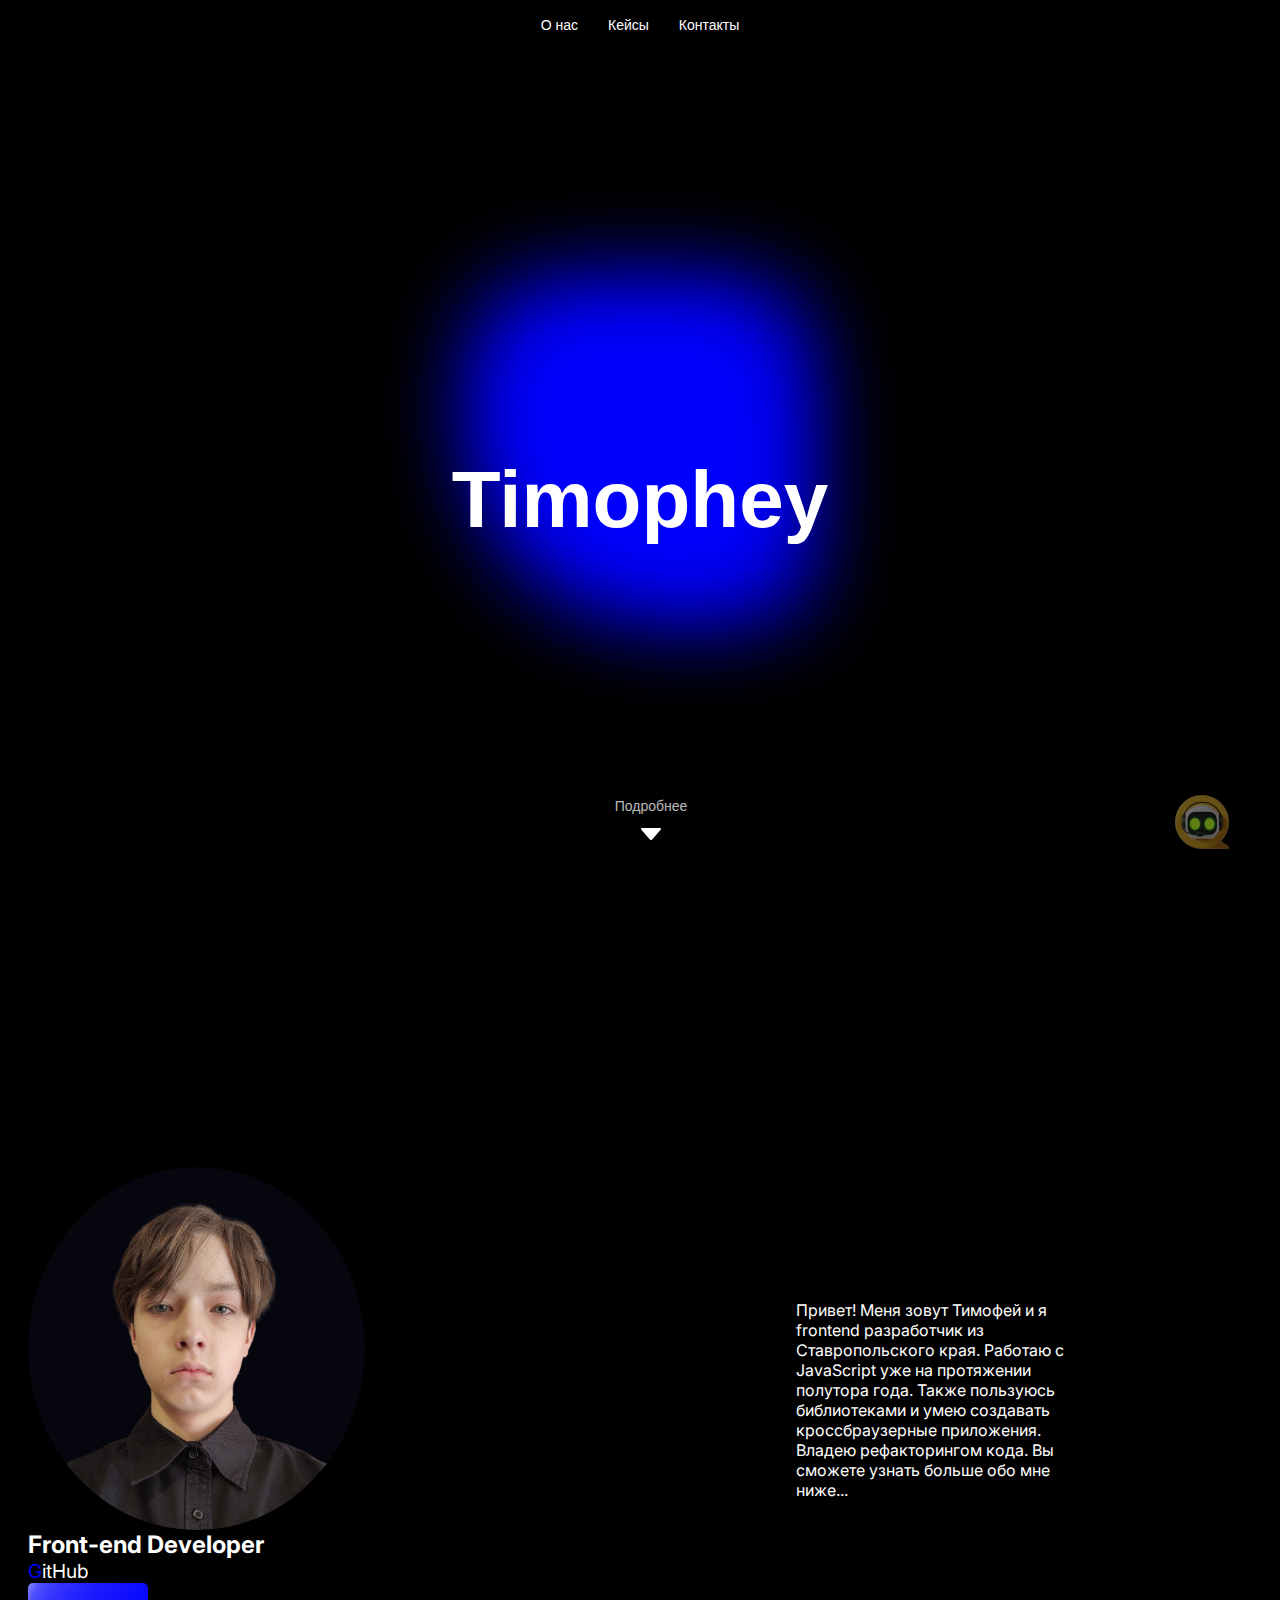
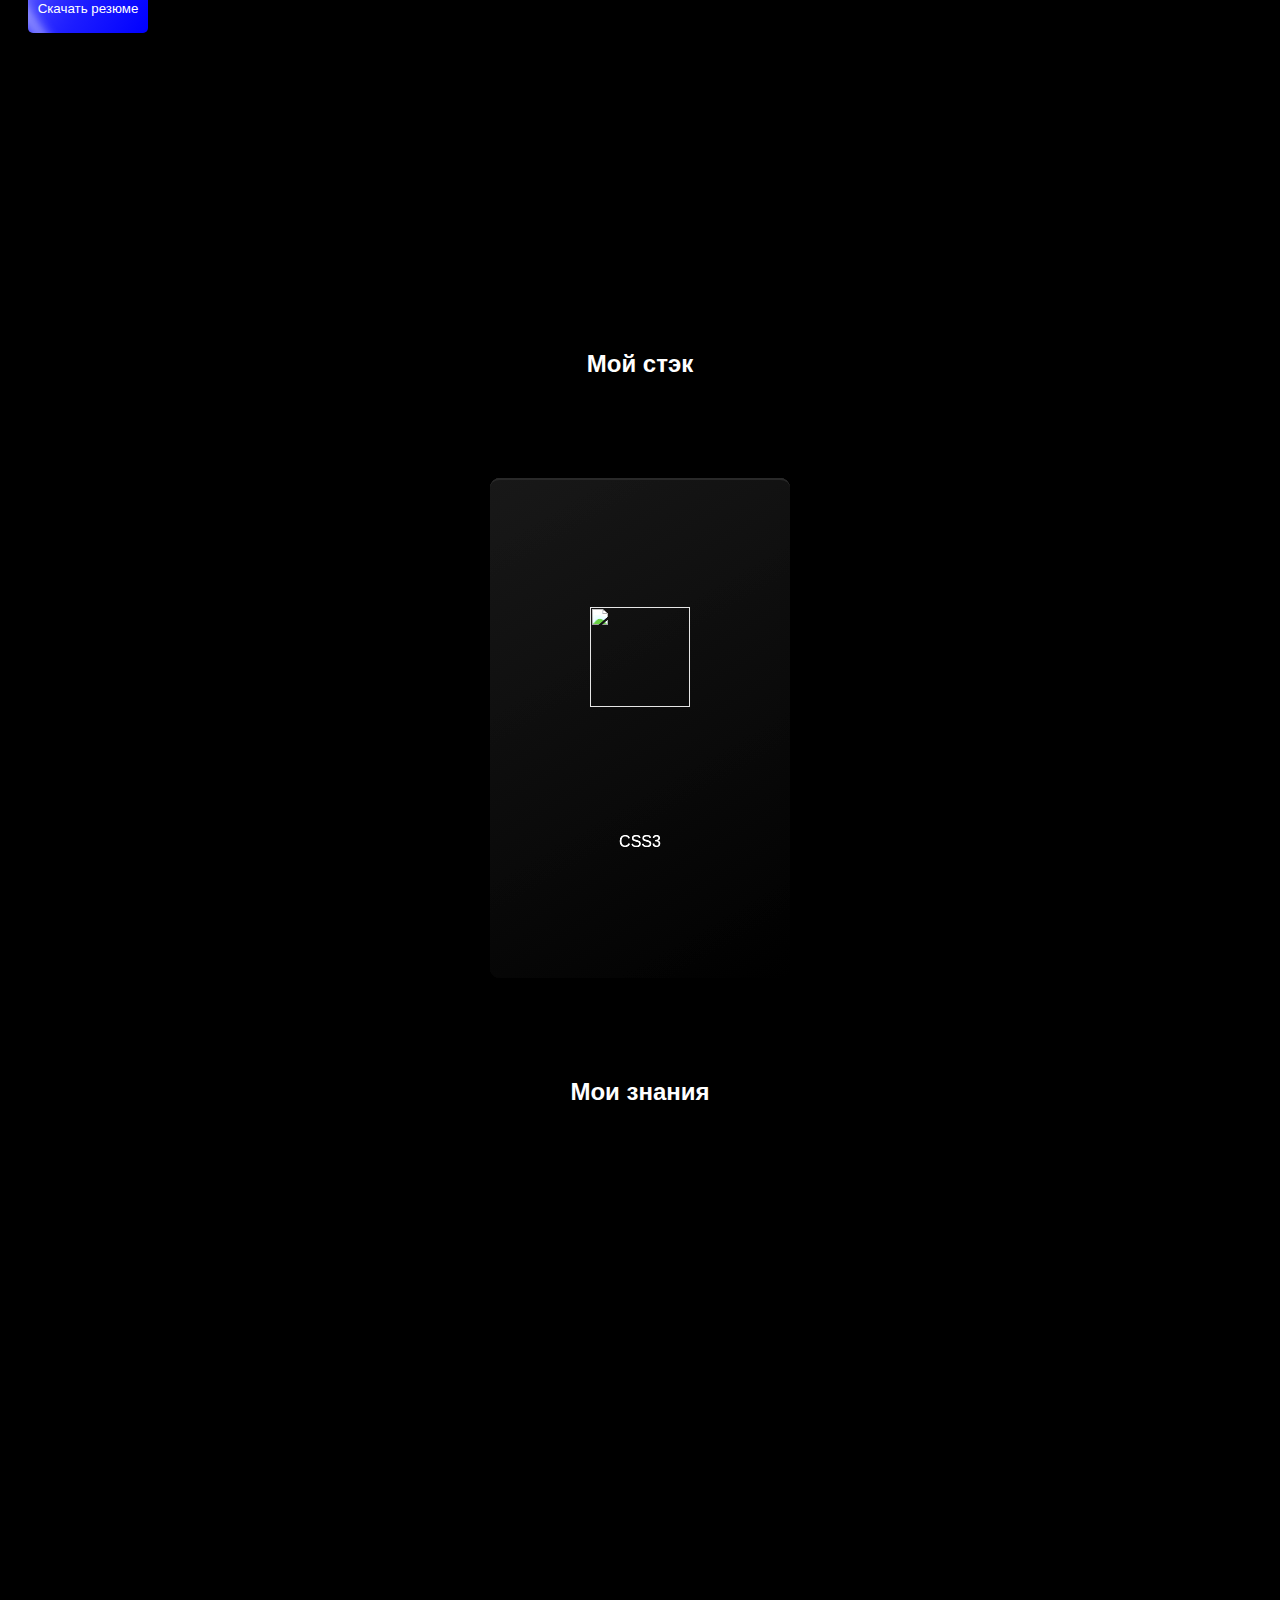
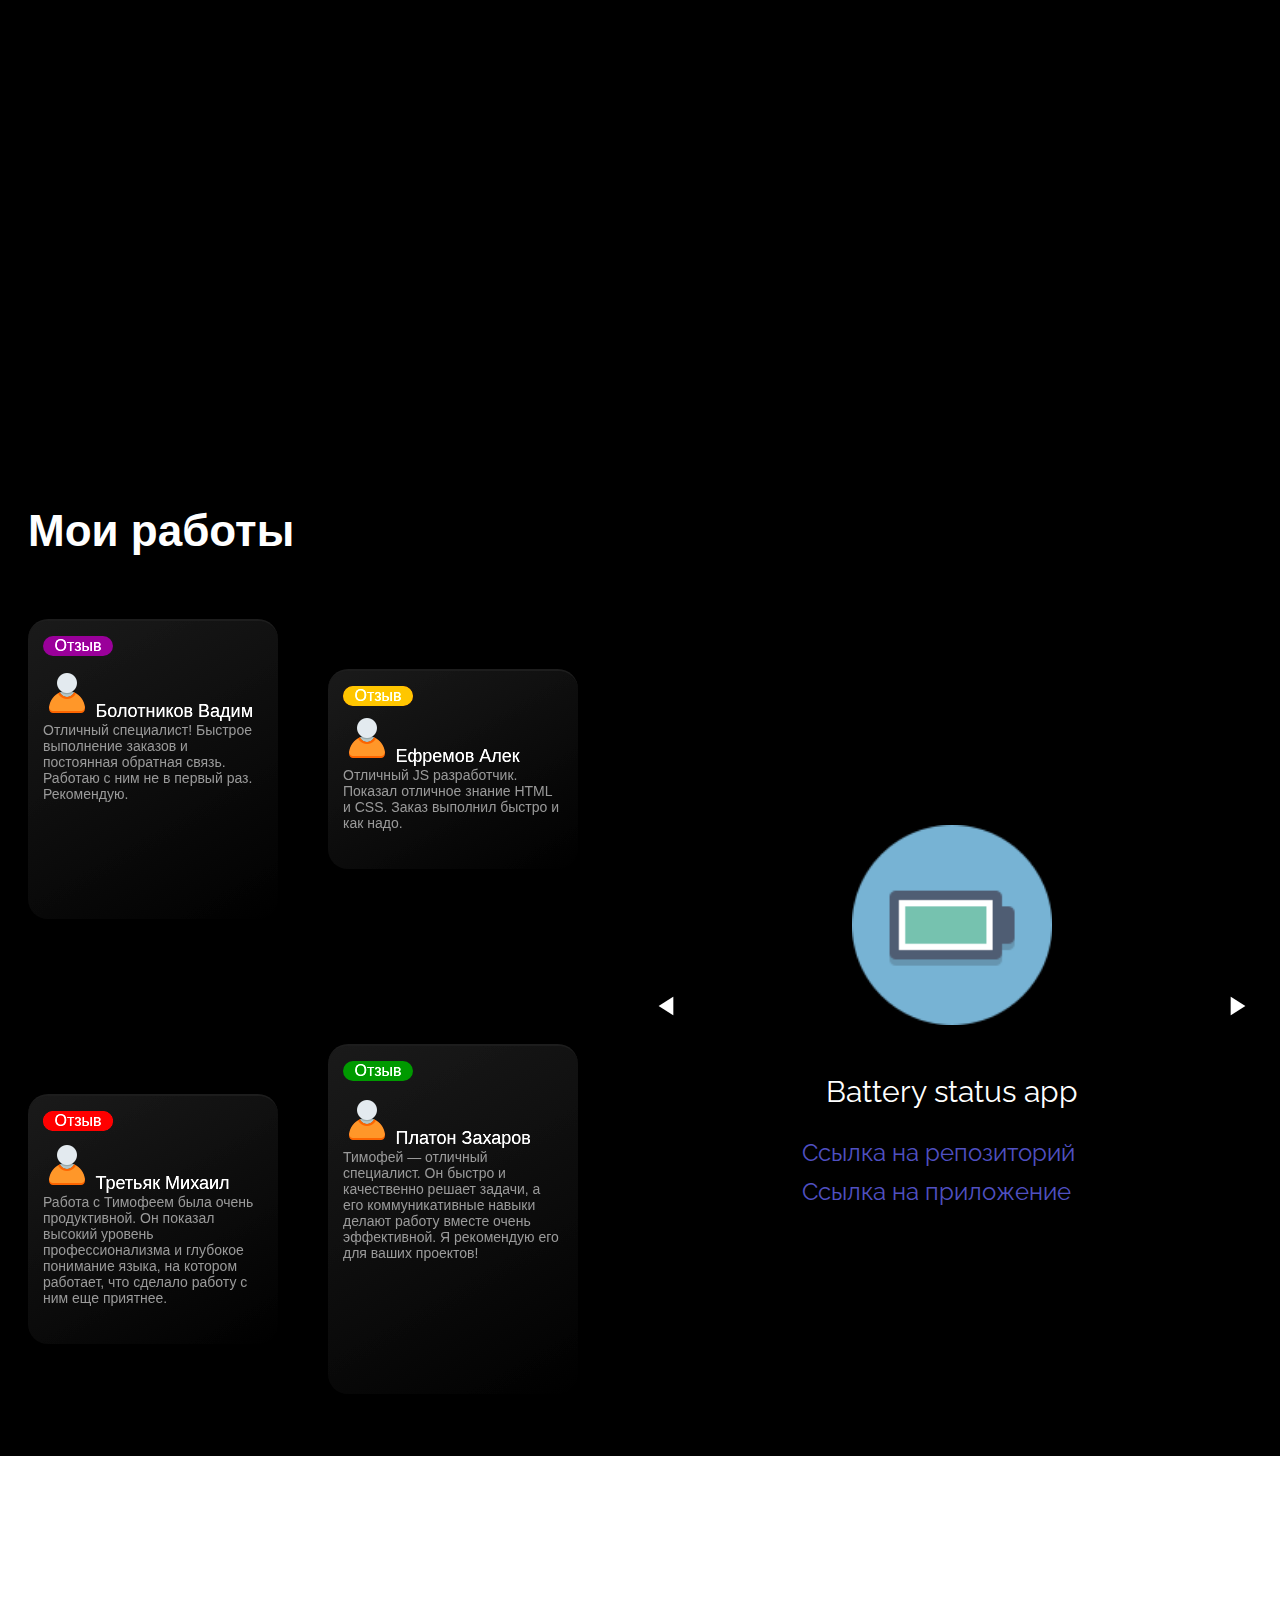
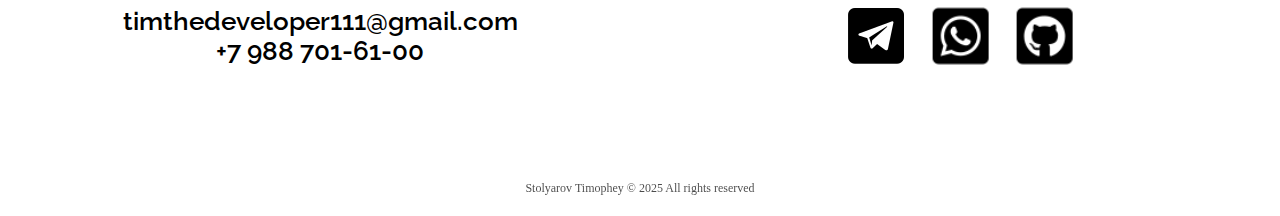
==== index.html @ 11bb0aff "fc" ====
<head>
    <meta charset="UTF-8">
    <meta name="viewport" content="width=device-width, initial-scale=1.0">
    <!--Настравиаем SEO-->
    <meta name="author"      content="dvlopr111"> 
    <meta name="description" content=" Описание вашего приложения">
    <meta name="robots"      content="index , follow">
    <meta name="keywords"    content=""  >
    <title>Timophey | Software Developer</title>
    <link rel="stylesheet" href="./style/global.css">
    <script src="./src/script.js" defer></script>
    <script src="./bot/bot.js" defer></script>
</head>
<body>
    <div class="container">
        <header>
            <nav>
                <a href="">О нас   </a>
                <a href="">Кейсы   </a>
                <a href="">Контакты</a>
            </nav>
        </header>

    <main>
         
        <section class="main-view">
          <h2> Timophey </h2>
          
          <div class="design-container">
               <div class="design-item"></div>
               <div style="animation-delay: 4s;" class="design-item"></div>
          </div>

          <button id="slide_down">
            <img src="./image/arrow_down.png" alt="">
          </button>
          
        </section>

        <section class="main-bio">
            <div class="main-bio-img">
                <img src="./image/my face.png" alt="">
                <p class="bio-title">Front-end Developer</p>
                <p class="bio-github"> <a href="">GitHub</a> </p>
                <a href=""> <button class="bio-cv-download">Скачать резюме</button> </a>
            </div>
            <div class="main-bio-info">
                <span id="element"></span>
                <p>
                    Привет! Меня зовут Тимофей
                    и я frontend разработчик из Ставропольского края. 
                    Работаю с JavaScript уже на протяжении
                    полутора года. Также пользуюсь библиотеками
                    и умею создавать кроссбраузерные приложения. 
                    Владею рефакторингом кода.
                    Вы сможете узнать больше обо мне ниже...
                </p>
            </div>
        </section>

        <section class="main-case">
            <h2>Мой стэк</h2>

            <div class="case-cards">
                <div class="case-card" id="card-1">
                    <img src="./image/html-card.png" alt="">
                    HTML5
                </div>
                <div class="case-card" id="card-2">
                    <img src="./image/js-card.png" alt="">
                    JavaScript
                </div>
                <div class="case-card" id="card-3">
                    <img src="./image/css-card.png" alt="">
                    CSS3
                </div>
                <div class="case-card" id="card-4">
                    <img src="./image/react-card.png" alt="">
                    React JS
                </div>
                <div class="case-card" id="card-5">
                    <img src="./image/css-card.png" alt="">
                    CSS3
                </div>
            </div>

            <h2>Мои знания</h2>

            <div id="chart">
            </div>
        </section>

        <div class="bot_form">
            <input id="user_name" type="text" placeholder="Введите ваше имя">
            <input id="user_mail" type="text" placeholder="Введите вашу почту">
            <input id="user_msg" type="text" placeholder="Введите ваше сообщение">
            <button id="send_btn">Отправить</button>
        </div>

        <aside id="bot">
            <img width="150px" src="./image/bot.png" alt="">
        </aside>

        <section class="sect-works">
            <h2>Мои работы</h2>

            <div class="works_container">
                <div class="feedbacks">
                    <div style="height: 300px;" class="feedback">
                        <div style="background: purple;" class="feedback_mark">Отзыв</div>
                        <div class="feedback_person">
                            <img src="./image/user.png" alt="">
                            <span>Болотников Вадим</span>
                             <div class="feedback_body">
                                Отличный специалист! Быстрое выполнение заказов и постоянная
                                обратная связь. Работаю с ним не в первый раз. Рекомендую.
                             </div>
                        </div>
                    </div>
                    <div style="height: 200px;" class="feedback">
                        <div style="background: orange;" class="feedback_mark">Отзыв</div>
                        <div class="feedback_person">
                            <img src="./image/user.png" alt="">
                            <span>Ефремов Алек</span>
                             <div class="feedback_body">
                                Отличный JS разработчик. Показал отличное знание
                                HTML и CSS. Заказ выполнил быстро и как надо.
                             </div>
                        </div>
                    </div>
                    <div class="feedback">
                        <div style="background: red;" class="feedback_mark">Отзыв</div>
                        <div class="feedback_person">
                            <img src="./image/user.png" alt="">
                            <span>Третьяк Михаил</span>
                             <div class="feedback_body">
                                Работа с Тимофеем была очень продуктивной.
                                Он показал высокий уровень профессионализма и глубокое понимание языка,
                                на котором работает, что сделало работу с ним еще приятнее.
                             </div>
                        </div>
                    </div>
                    <div style="height: 350px;" class="feedback">
                        <div style="background: green;" class="feedback_mark">Отзыв</div>
                        <div class="feedback_person">
                            <img src="./image/user.png" alt="">
                            <span>Платон Захаров</span>
                             <div class="feedback_body">
                                Тимофей — отличный специалист.
                                Он быстро и качественно решает задачи,
                                а его коммуникативные навыки делают работу вместе очень эффективной.
                                Я рекомендую его для ваших проектов!
                             </div>
                        </div>
                    </div>
                </div>

                <div class="works">
                    <div class="slider">
                        <button id="slider-left">
                            <img src="./image/slider/arrow.png" alt="">
                        </button>
                        <div class="slider_content">
                            <img src="./image/slider/battery.png" id="obj-img" alt="">

                            <div id="obj-name">Battery status app</div>
                            
                            <a href="https://github.com/FocUUsMe/battery" id="obj-repLink">Ссылка на репозиторий</a>

                            <a href="https://focuusme.github.io/battery/" id="obj-appLink">Ссылка на приложение</a>
                        </div>
                        <button id="slider-right">
                            <img src="./image/slider/arrow.png" alt="">
                        </button>
                    </div>
                </div>
            </div>
        </section>

        <section class="footer">
            <div class="info">
                <p id="info_mail">timthedeveloper111@gmail.com</p>
                <p id="info_numb">+7 988 701-61-00</p>
            </div>
            <div class="mediascreen">
                <a href="https://t.me/sleepingman11" target="_blank">
                    <img src="./image/telegram.png" alt="">
                </a>
                <a href="https://wa.me/79887016100" target="_blank">
                    <img src="./image/whatsapp.png" alt="">
                </a>
                <a href="https://github.com/FocUUsMe" target="_blank">
                    <img src="./image/github.png" alt="">
                </a>
            </div>
            <p id="foot_rights">Stolyarov Timophey &copy; 2025 All rights reserved</p>
        </section>

    </main>
</div>

    <script src="https://cdn.jsdelivr.net/npm/apexcharts"></script>
    <script src="https://unpkg.com/typed.js@2.1.0/dist/typed.umd.js"></script>
</body>
---- style/global.css ----
@import url('https://fonts.googleapis.com/css2?family=Raleway:ital,wght@1,100..900&display=swap');
    @import url('https://fonts.googleapis.com/css2?family=Inter:ital,opsz,wght@0,14..32,100..900;1,14..32,100..900&display=swap');

    :root{
        --main-color:blue;
        --bg-color:black;
        --secondary-color:white;
        --main-font: Arial;
        --secondary-font:'Orbitron'
    }

    #chart{
        width: 500px;
        height: 500px;
        margin: 200px 0px;

            & foreignObject{
                    & div{
                        display: none;
                    }
            }
    }

    *{
        box-sizing: border-box;
        margin: 0;
        padding: 0;
    }
    ul,li,ol{
        list-style-type: none;
    }
    a{
        text-decoration: none;
        color: var(--secondary-color);
    }
    .container{
    width: 1224px;
    max-width: 100%;
 
    margin: 0 auto;  
    }
    body{
        min-height: 100vh;
        background: black;
        overflow-x: hidden;
    }
    header{
        display: flex;
        width: 100%;
        height: 50px;
        justify-content: center;
        align-items: center;
    }
    nav{
        display: flex;
        gap: 30px;
        font-family: var(--main-font);
        font-size: 14px;
    }
    .main-view{
        display: flex;
        flex-direction: column;
        align-items: center;
        justify-content: center;
        height:100vh ;
    }
    .main-view h2{
        font-size: 5rem;
        color: white;
        font-family: var(--main-font);
        animation: fadeIn 2s 1;
    }

    .main-bio{
        min-height: 100vh;
    
        color: white;
        display: flex;
        justify-content: space-around;
        align-items: center;
        font-family: var(--main-font);

            & p{
                width: 300px;
                align-items: right;
                font-family: "Inter";
            }

            & #element{
                font-size: 28px;
                color: blue;
                font-family: "Inter";
                width: 200%;
            }
    }

    .main-bio-info{
        width: 50%;
        display: flex;
        justify-content: center;
        align-items: center;
        flex-direction: column;
    }

    .main-bio-img{
        display: flex;
        flex-direction: column;
        align-items: flex-start;
        justify-content: center;
        width: 50%;
        overflow: hidden;
        
        
            & img{
                width: 55%;
                min-height: 90%;
                border-radius: 50%;
                background-color: #17163a41;
            }
    }

    .bio-title{
        font-size: 1.5rem;
        font-family: Arial;
        font-weight: bold;
    }

    .bio-github{
        font-size: 1.2rem;
        font-family: Arial;

            &:first-letter{
                color: blue !important;
            }
    }

    .bio-cv-download{
        width: 120px;
        height: 50px;
        color: white;
        border: none;
        background: linear-gradient(120deg, white 0,1%, blue);
        border-radius: 5px;
        transition: all .2s ease;
        overflow: hidden;
        position: relative;
        text-align: center;
        align-content: center;

            &:hover{
                cursor: pointer;
                transform: translateX(5px);
            }

            &:after{
                position: absolute;
                content: '';
                width: 5px;
                height: 150%;
                background: white;
                left: 0;
                top: 0;
                transform: rotate(145deg);
                filter: blur(6px);
                animation: flash 3s infinite linear;
            }
    }

    .design-container{
        position: absolute;
        left: calc(50% - 150px);
        top: calc(50% - 150px);
    }
    .design-item{
        width: 300px;
        height: 300px;
        border-radius: 60px 50px 20px 170px;
        background-color: blue;
        position: absolute;
        top: 0;
        left: 0;
        z-index: -1;
        filter: blur(50px);
        animation: morph 7s infinite linear;
    }
    #slide_down{
        cursor: pointer;
        background: none;
        outline: none;
        border: none;
        position: absolute;
        bottom: 50px;
        left: calc(50% - 5px);

        &:after{
            content: "Подробнее";
            position: absolute;
            width: 100px;
            left: calc(50% - 50px);
            color: rgba(255, 255, 255, 0.747);
            font-family: var(--main-font);
            font-size: 14px;
            top: -20px;
        }
    }

    #slide_down img{
        animation: slideDown 3s infinite linear;
    }

    .main-case{
        min-height: 100vh;
        display: flex;
        flex-direction: column;
        justify-content: center;
        align-items: center;
        color: white;
        font-family: var(--main-font);

            & h2{
                margin: 100px 0px;
            }
    }

    .case-cards{
        width: 500px;
        height: 500px;
        position: relative;
    }

    .case-card{
        width: 300px;
        height: 500px;
        border-radius: 10px;
        border-top: 2px solid rgb(34, 34, 34);
        background:linear-gradient(150deg,rgb(20, 20, 20),black) ;
        filter: brightness(1.2);
        display: flex;
        flex-direction: column;
        font-family: var(--main-font);
        justify-content: space-evenly;
        align-items: center;
        position: absolute;
        left: calc(50% - 150px);
        top: calc(50% - 250px);
        transition: all .4s ease;
    }

    .case-card img{
        width: 100px;
    }

    .case-cards:hover #card-1{
        transform: translateX(-150px) rotate(-20deg);
    }

    .case-cards:hover #card-2{
        transform: translateX(150px) rotate(20deg);
    }

    .case-cards:hover #card-4{
        transform: translate(280px, 80px) rotate(40deg);
        z-index: -1;
    }

    .case-cards:hover #card-5{
        transform: translate(-280px, 80px) rotate(-40deg);
    }

    #card-4{
        z-index: -1;
    }

    #card-5{
        z-index: -1;
    }

    #bot{
        position: fixed;
        bottom: 3px;
        right: 3px;
        opacity: 0.5;
        transition: all .2s ease;
        z-index: 100;

        &:hover{
            opacity: 1;
        }

        
    }

    .bot_form{
        position: fixed;
        width: 250px;
        height: 300px;
        background-color: white;
        bottom: 100px;
        right: 100px;
        border-radius: 15px;
        display: none;
        flex-direction: column;
        align-items: center;
        justify-content: space-evenly;

        & input{
            width: 80%;
            height: 40px;
            text-align: center;
            align-content: center;
            border: none;
            font-size: 12px;
            box-shadow: inset 0px 0px 3px black;
            cursor: help;
        }
    }

    .bot_form button{
        width: 80%;
        height: 40px;
        background-image: linear-gradient(150deg, white 0,1%, blue);
        outline: none;
        border: none;
        color: white;
        border-radius: 5px;
        cursor: pointer;
    }

    #bot img{
        transform: scale(-1, 1);
    }

    #close_form{
        position: absolute;
        right: 15px;
        top: 15px;
        cursor: pointer;                            
    }

    .sect-works{
        min-height: 100vh;

        & h2{
            font-size: 44px;
            font-family: Arial;
            color: white;
        }
    }

    .works_container{
        display: flex;
        justify-content: space-between;
        align-items: center;
    }

    .slider{
        width: 100%;
        display: flex;
        justify-content: space-between;

            & #slider-left{
                background: none;
                transform: scale(-1, 1);
                border: none;
                outline: none;
                cursor: pointer;
                animation: slowLeft 5s infinite;
            }

            & #slider-right{
                background: none;
                border: none;
                outline: none;
                cursor: pointer;
                animation: slowRight 5s infinite;
            }

            & .slider_content{
                width: 300px;
                height: 400px;
                color: white;
                display: flex;
                flex-direction: column;
                justify-content: center;
                align-items: left;
                gap: 10px;
                font-size: 24px;
                font-family: Arial;

                & img{
                    width: 200px;
                    height: 200px;
                    margin: auto;
                }

                & #obj-name{
                    font-size: 30px;
                    font-family: "Raleway";
                    margin: auto;
                }

                & a{
                    font-family: "Raleway";
                    color: rgb(80, 80, 194);
                }
            }
    }

    .works{
        width: 600px;
    }

    .feedbacks{
        width: 550px;
        min-height: 100vh;
        display: flex;
        flex-wrap: wrap;
        justify-content: space-between;
        align-items: center;
        z-index: -100;
    }

    .feedback{
        filter: brightness(1.2);
        width: 250px;
        height: 250px;
        border-radius: 20px;
        border-top: 2px solid rgb(24, 24, 24);
        background: linear-gradient(150deg, rgb(22, 22, 22), black);
        transition: all .4s ease;
        cursor: pointer;
        padding: 15px;
        font-family: Arial;
        display: flex;
        flex-direction: column;
        align-items: flex-start;
        gap: 5%;

            & .feedback_mark{
                color: white;
                width: 70px;
                height: 20px;
                border-radius: 15px;
                text-align: center;
                align-content: center;
            }
    }

    .feedback_person{
            & span{
                font-size: 18px;
                color: white;
            }
    }

    .feedback_body{
        color: grey;
        font-size: 14px;
    }

    .footer{
        width: 100vw;
        min-height: 40vh;
        background-color: white;
        position: absolute;
        left: calc(50% - 50vw); 
        display: flex;
        justify-content: center;
        align-items: center;
        z-index: -100;

            & .info{
                min-width: 50vw;
                display: flex;
                justify-content: center;
                align-items: center;
                flex-direction: column;
                font-size: 26px;
                font-family: "Raleway", serif;
                font-weight: 600;
            }

            & .mediascreen{
                min-width: 50vw;
                display: flex;
                justify-content: center;
                align-items: center;
                gap: 20px;

                    & img{
                        width: 64px;
                        transition: all .4s ease;

                        &:hover{
                            transform: translateY(-5px);
                        }
                    }
            }

            & #foot_rights{
                position: absolute;
                bottom: 20px;
                font-size: 12px;
                opacity: 0.7;
            }
    }



    @keyframes morph{
        0%{
            border-radius: 60px 50px 20px 170px;
            transform: translate(0,0) scale(1);
            background-color: blue;
        }
        20%{
            border-radius: 70px 40px 70px 120px;
            transform: translate(20px, 0) scale(1.1);
            background-color: darkviolet;
        }
        40%{
            border-radius: 80px 30px 80px 110px;
            transform: translate(0px, 10px) scale(1);
            background-color: blue;
        }
        60%{
            border-radius: 60px 50px 40px 160px;
            transform: translate(-10px, 0px) scale(1.1);
            background-color: red;
        }
        80%{
            border-radius: 70px 40px 70px 120px;
            transform: translate(20px, 0) scale(1.2);
            background-color: darkviolet;
        }
        100%{
            border-radius: 60px 50px 20px 170px;
            transform: translate(0,0) scale(1);
            background-color: blue;
        }
    }

    @keyframes fadeIn{
        0%{
            transform: translateY(-20px) scale(2);
            opacity: 0;
        }
        100%{
            transform: translateY(0px) scale(1);
            opacity: 1;
        }
    }

    @keyframes slideDown{
        0%{
            transform: translateY(0);
            opacity: 1;
        }
        50%{
            transform: translateY(10px);
            opacity: 0.5;
        }
        100%{
            transform: translateY(0);
            opacity: 1;
        }
    }

    @keyframes slowRight{
        0%{
            transform: translateX(0px);
        }
        50%{
            transform: translateX(10px);
        }
        100%{
            transform: translateX(0px);
        }
    }

    @keyframes slowLeft{
        0%{
            transform: translateX(0px) scale(-1, 1);
        }
        50%{
            transform: translateX(-10px) scale(-1, 1);
        }
        100%{
            transform: translateX(0px) scale(-1, 1);
        }
    }

    @keyframes flash{
        0%{
            opacity: 0;
            transform: translateX(0) rotate(25deg);
        }
        10%{
            opacity: 1;
        }
        90%{
            opacity: 1;
        }
        100%{
            opacity: 0;
            transform: translateX(120px) rotate(25deg);
        }
    }



    @media screen and (max-width: 820px){
        .container{
            width: 100vw;
       
        }

        .sect-works{
            & h2{
               margin-left: 40px;
            }
        }

        .main-bio{
            flex-direction: column;

                & #element{
                    font-size: 38px;
                }
        }

        .works_container{
            flex-direction: column-reverse;
        }

        .slider{
            margin: 100px 0px;
        }
    }

    @media screen and  (max-width: 412px){
        #chart{
            width: 400px;
            height: 400px;
        }
    
        .container{
            max-width:100vw;
            overflow-x: hidden;
        }

        .design-item{
            width: 300px;
            height: 300px;
        }

        .main-view h2{
            animation: fadeInMob 2s 1 forwards;
            margin-bottom: 75px;
        }

        .main-bio{
            flex-direction: column;

                & #element{
                    font-size: 28px;
                    margin-left: 100px;
                }
        }

        .main-bio-img{
                & img{
                    width: 100%;
                }
        }

        .bio-title{
            font-size: 1rem;
        }

        .case-card{
            width: 150px;
            height: 250px;
            left: calc(50% - 75px);

                & img{
                    width: 50px;
                }
        }

        .case-cards:hover #card-1{
            transform: translateX(-70px) rotate(-20deg);
        }
    
        .case-cards:hover #card-2{
            transform: translateX(70px) rotate(20deg);
        }
    
        .case-cards:hover #card-4{
            transform: translate(150px, 50px) rotate(40deg);
            z-index: -1;
        }
    
        .case-cards:hover #card-5{
            transform: translate(-150px, 50px) rotate(-40deg);
        }

        #bot{
            position: fixed;
            right: -30px;
            opacity: 0.5;
        }

        .bot_form{
            right: 70px;
        }

        .sect-works h2{
            font-size: 34px;
            position: absolute;
            left: 80px;
        }

        .slider{
            width: 80%;

                & #slider-left{
                    margin-left: 115px;
                }

                & #slider-right{
                    margin-left: 40px;
                }

                & .slider_content{
                    width: 100px;
                    height: 400px;
                        
                        & img{
                            width: 150px;
                            height: 150px;
                        }

                        & #obj-name{
                            font-size: 26px;
                            width: 100vw;
                        }

                        & a{
                            font-size: 16px;
                            width: 100vw;
                        }
                }
        }

        .feedbacks{
            flex-direction: column;
            gap: 50px;
        }

        .footer{
            width: 100vw;
            margin: 100px 0px;
            flex-direction: column;
            gap: 50px;

                & .info{
                    font-size: 20px;
                }

                & .mediascreen img{
                    width: 48px;
                }
        }

        @keyframes fadeInMob{
            0%{
                transform: translateY(-20px) scale(2);
                opacity: 0;
            }
            100%{
                transform: translateY(0px) scale(0.7);
                opacity: 1;
            }
        }
    }
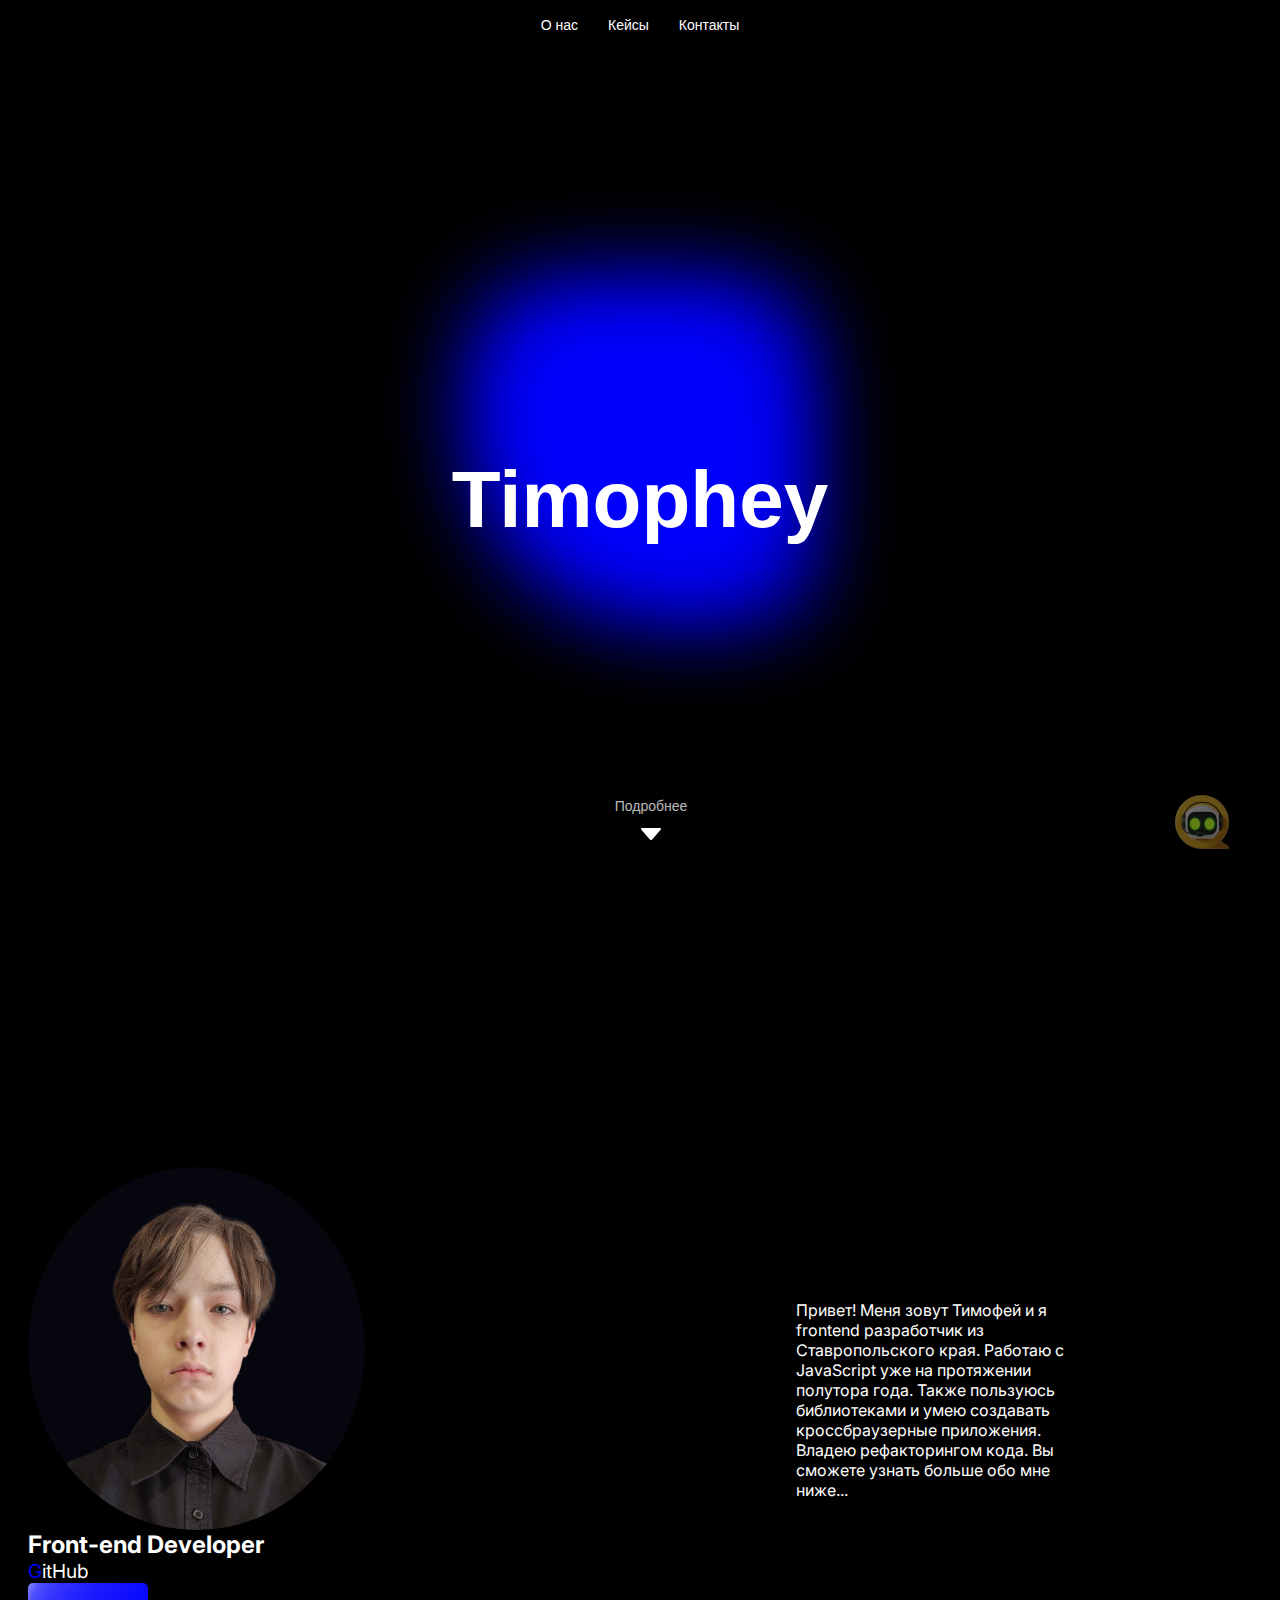
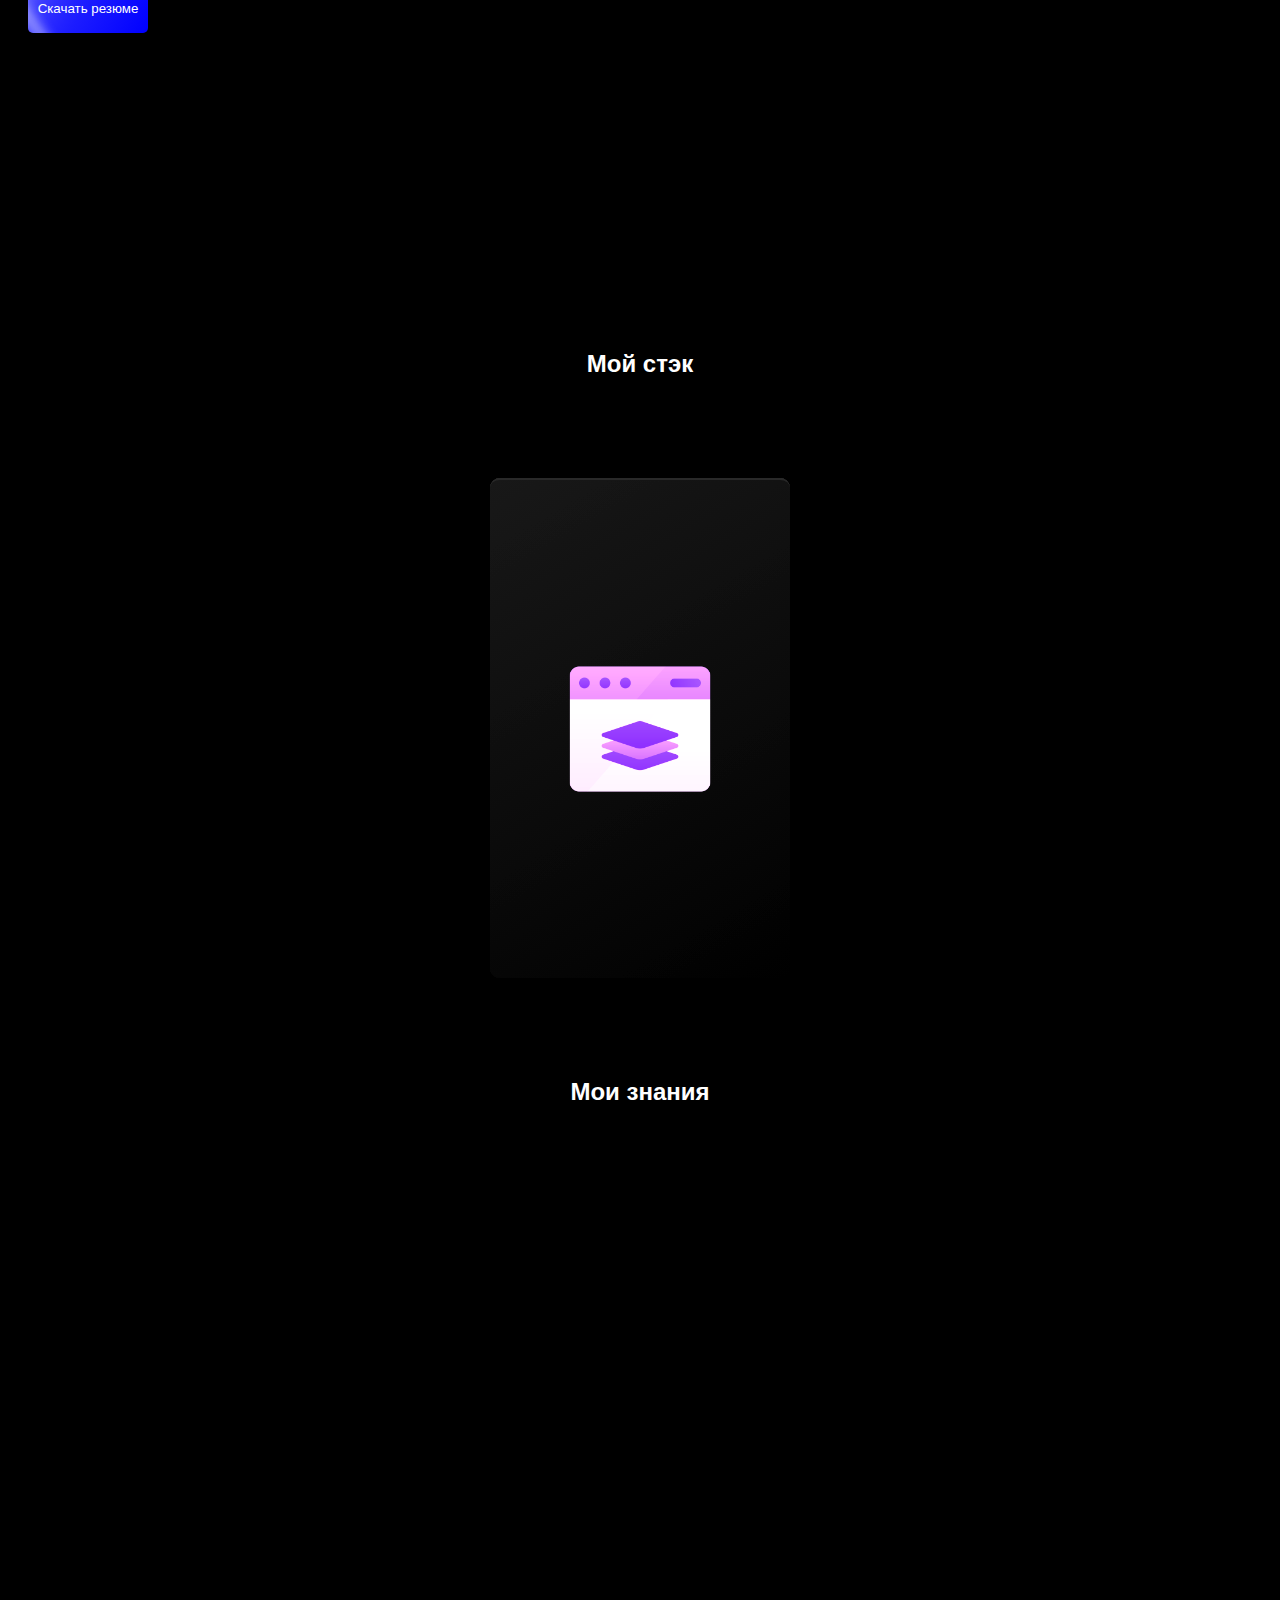
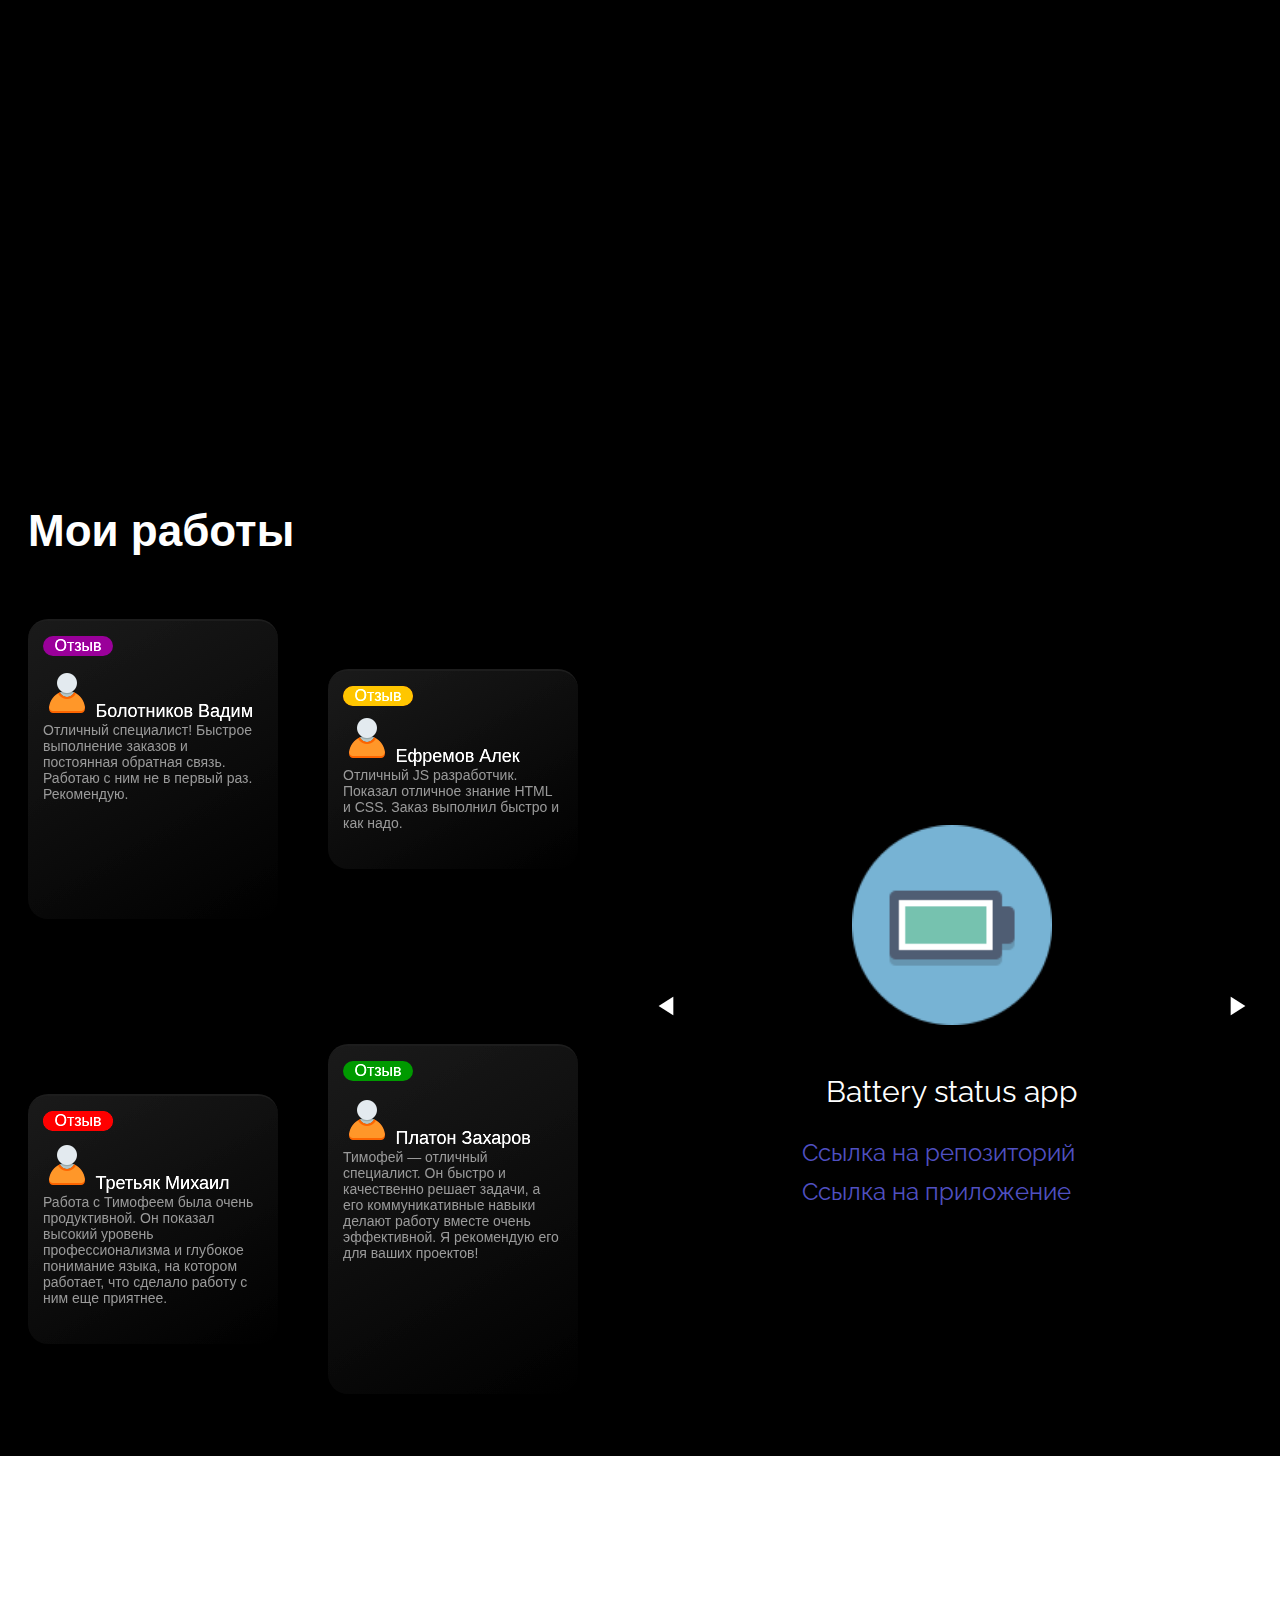
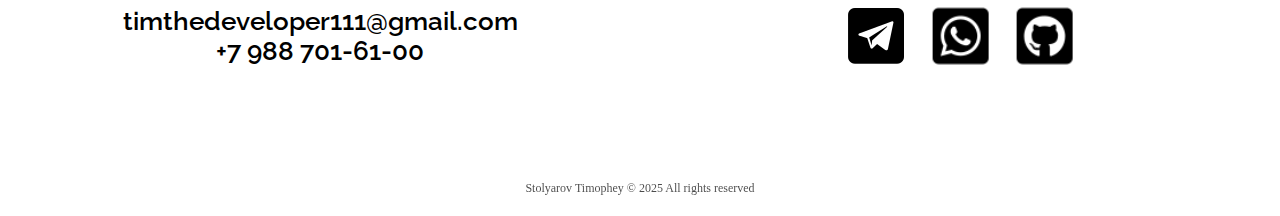
==== commit d8ac5a73: "preFinalCommit" ====
--- a/index.html
+++ b/index.html
@@ -8,6 +8,7 @@
     <meta name="keywords"    content=""  >
     <title>Timophey | Software Developer</title>
     <link rel="stylesheet" href="./style/global.css">
+    <link rel="website icon" type="png" href="./image/favicon.png">
     <script src="./src/script.js" defer></script>
     <script src="./bot/bot.js" defer></script>
 </head>
@@ -15,9 +16,9 @@
     <div class="container">
         <header>
             <nav>
-                <a href="">О нас   </a>
-                <a href="">Кейсы   </a>
-                <a href="">Контакты</a>
+                <a href="#main-bio">О нас   </a>
+                <a href="#main-case">Кейсы   </a>
+                <a href="#footer">Контакты</a>
             </nav>
         </header>
 
@@ -37,7 +38,7 @@
           
         </section>
 
-        <section class="main-bio">
+        <section id="main-bio" class="main-bio">
             <div class="main-bio-img">
                 <img src="./image/my face.png" alt="">
                 <p class="bio-title">Front-end Developer</p>
@@ -58,7 +59,7 @@
             </div>
         </section>
 
-        <section class="main-case">
+        <section id="main-case" class="main-case">
             <h2>Мой стэк</h2>
 
             <div class="case-cards">
@@ -71,8 +72,7 @@
                     JavaScript
                 </div>
                 <div class="case-card" id="card-3">
-                    <img src="./image/css-card.png" alt="">
-                    CSS3
+                    <img src="./image/stack.png" alt="">
                 </div>
                 <div class="case-card" id="card-4">
                     <img src="./image/react-card.png" alt="">
@@ -101,7 +101,7 @@
             <img width="150px" src="./image/bot.png" alt="">
         </aside>
 
-        <section class="sect-works">
+        <section id="sect-works" class="sect-works">
             <h2>Мои работы</h2>
 
             <div class="works_container">
@@ -177,7 +177,7 @@
             </div>
         </section>
 
-        <section class="footer">
+        <section id="footer" class="footer">
             <div class="info">
                 <p id="info_mail">timthedeveloper111@gmail.com</p>
                 <p id="info_numb">+7 988 701-61-00</p>
--- a/style/global.css
+++ b/style/global.css
@@ -9,6 +9,10 @@
         --secondary-font:'Orbitron'
     }
 
+    html, body{
+        scroll-behavior: smooth;
+    }
+
     #chart{
         width: 500px;
         height: 500px;
@@ -36,7 +40,6 @@
     .container{
     width: 1224px;
     max-width: 100%;
- 
     margin: 0 auto;  
     }
     body{
@@ -73,7 +76,6 @@
 
     .main-bio{
         min-height: 100vh;
-    
         color: white;
         display: flex;
         justify-content: space-around;
@@ -90,7 +92,7 @@
                 font-size: 28px;
                 color: blue;
                 font-family: "Inter";
-                width: 200%;
+                width: 50%;
             }
     }
 
@@ -267,6 +269,15 @@
         transform: translate(-280px, 80px) rotate(-40deg);
     }
 
+    #card-3{
+        animation: cardClick 2s infinite linear;
+    }
+
+    #card-3 img{
+        width: 150px;
+        height: 150px;
+    }
+
     #card-4{
         z-index: -1;
     }
@@ -607,6 +618,16 @@
         }
     }
 
+    @keyframes cardClick{
+        0%{
+            filter: brightness(1);
+        }50%{
+            filter: brightness(1.3);
+        }100%{
+            filter: brightness(1);
+        }
+    }
+
 
 
     @media screen and (max-width: 820px){
@@ -665,6 +686,7 @@
                 & #element{
                     font-size: 28px;
                     margin-left: 100px;
+                    width: 200%;
                 }
         }
 
@@ -703,6 +725,12 @@
     
         .case-cards:hover #card-5{
             transform: translate(-150px, 50px) rotate(-40deg);
+        }
+
+        #card-3 img{
+            width: 70px;
+            height: 70px;
+
         }
 
         #bot{
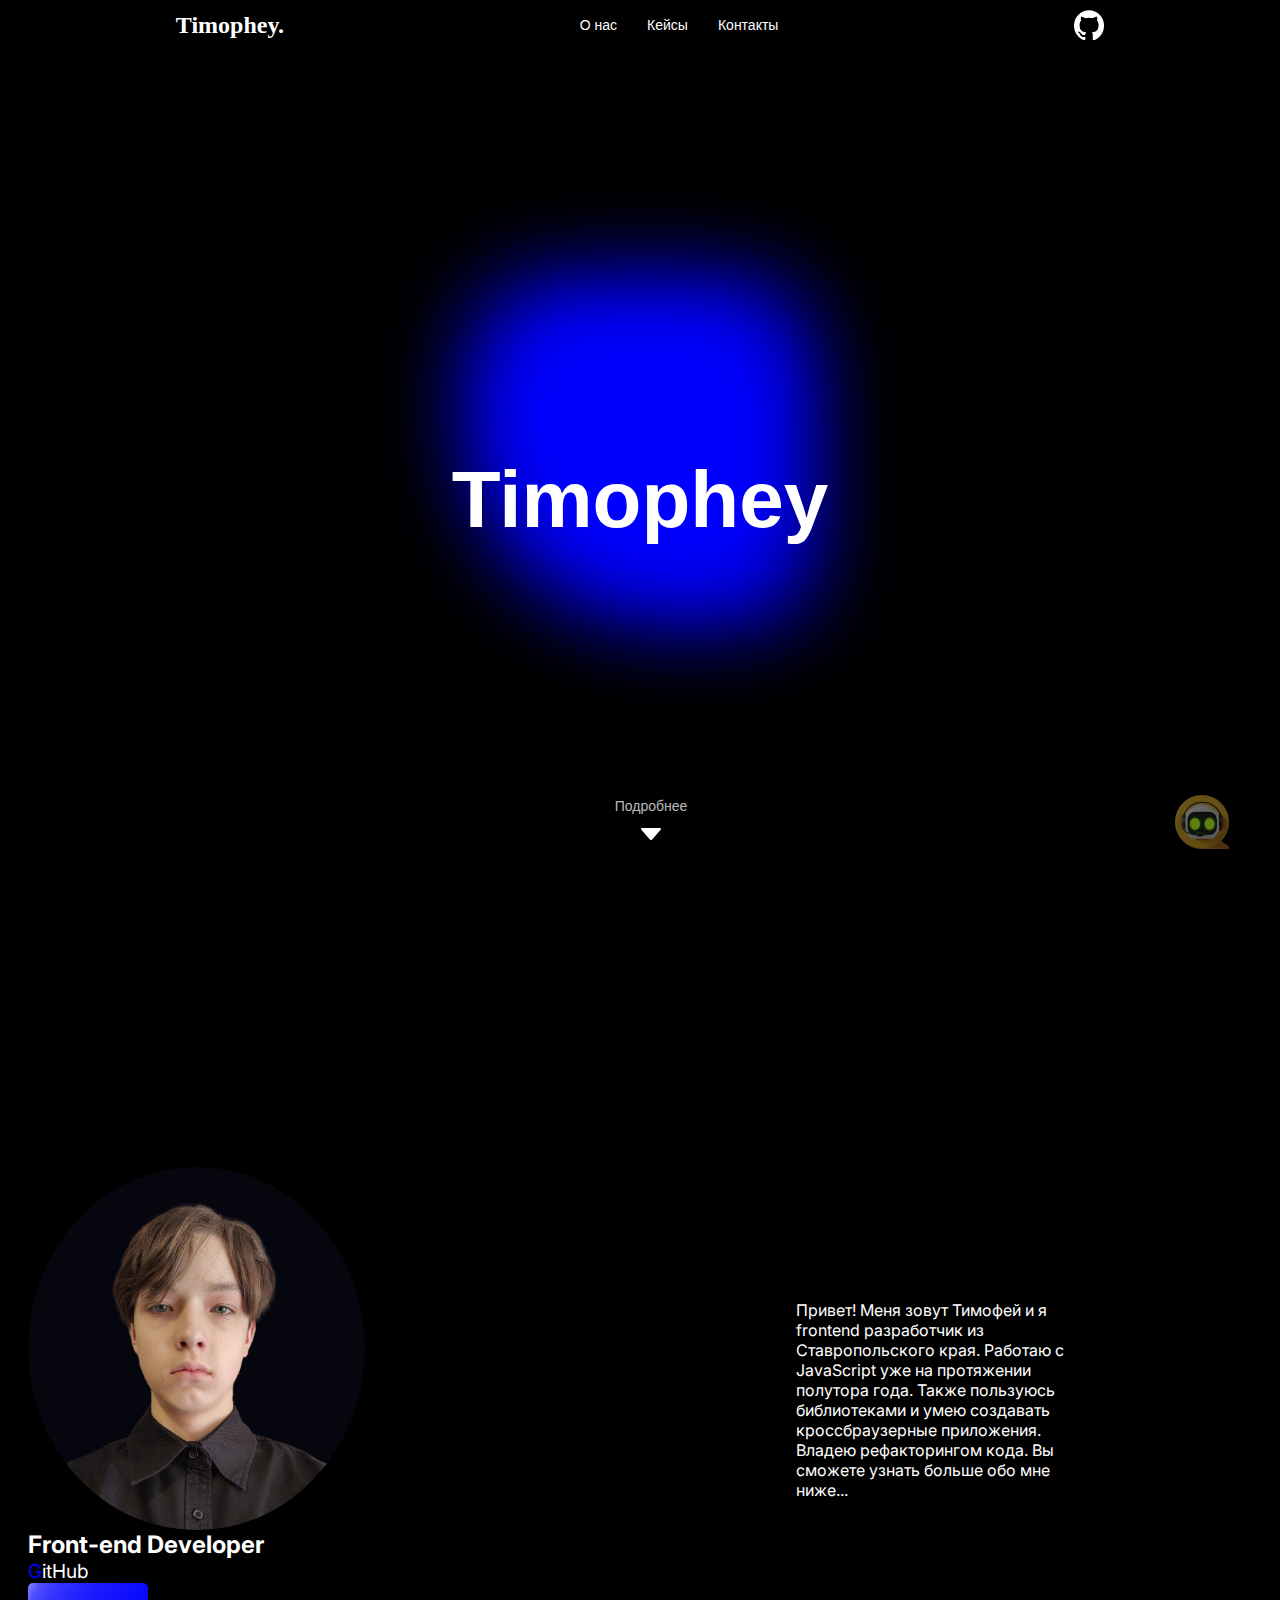
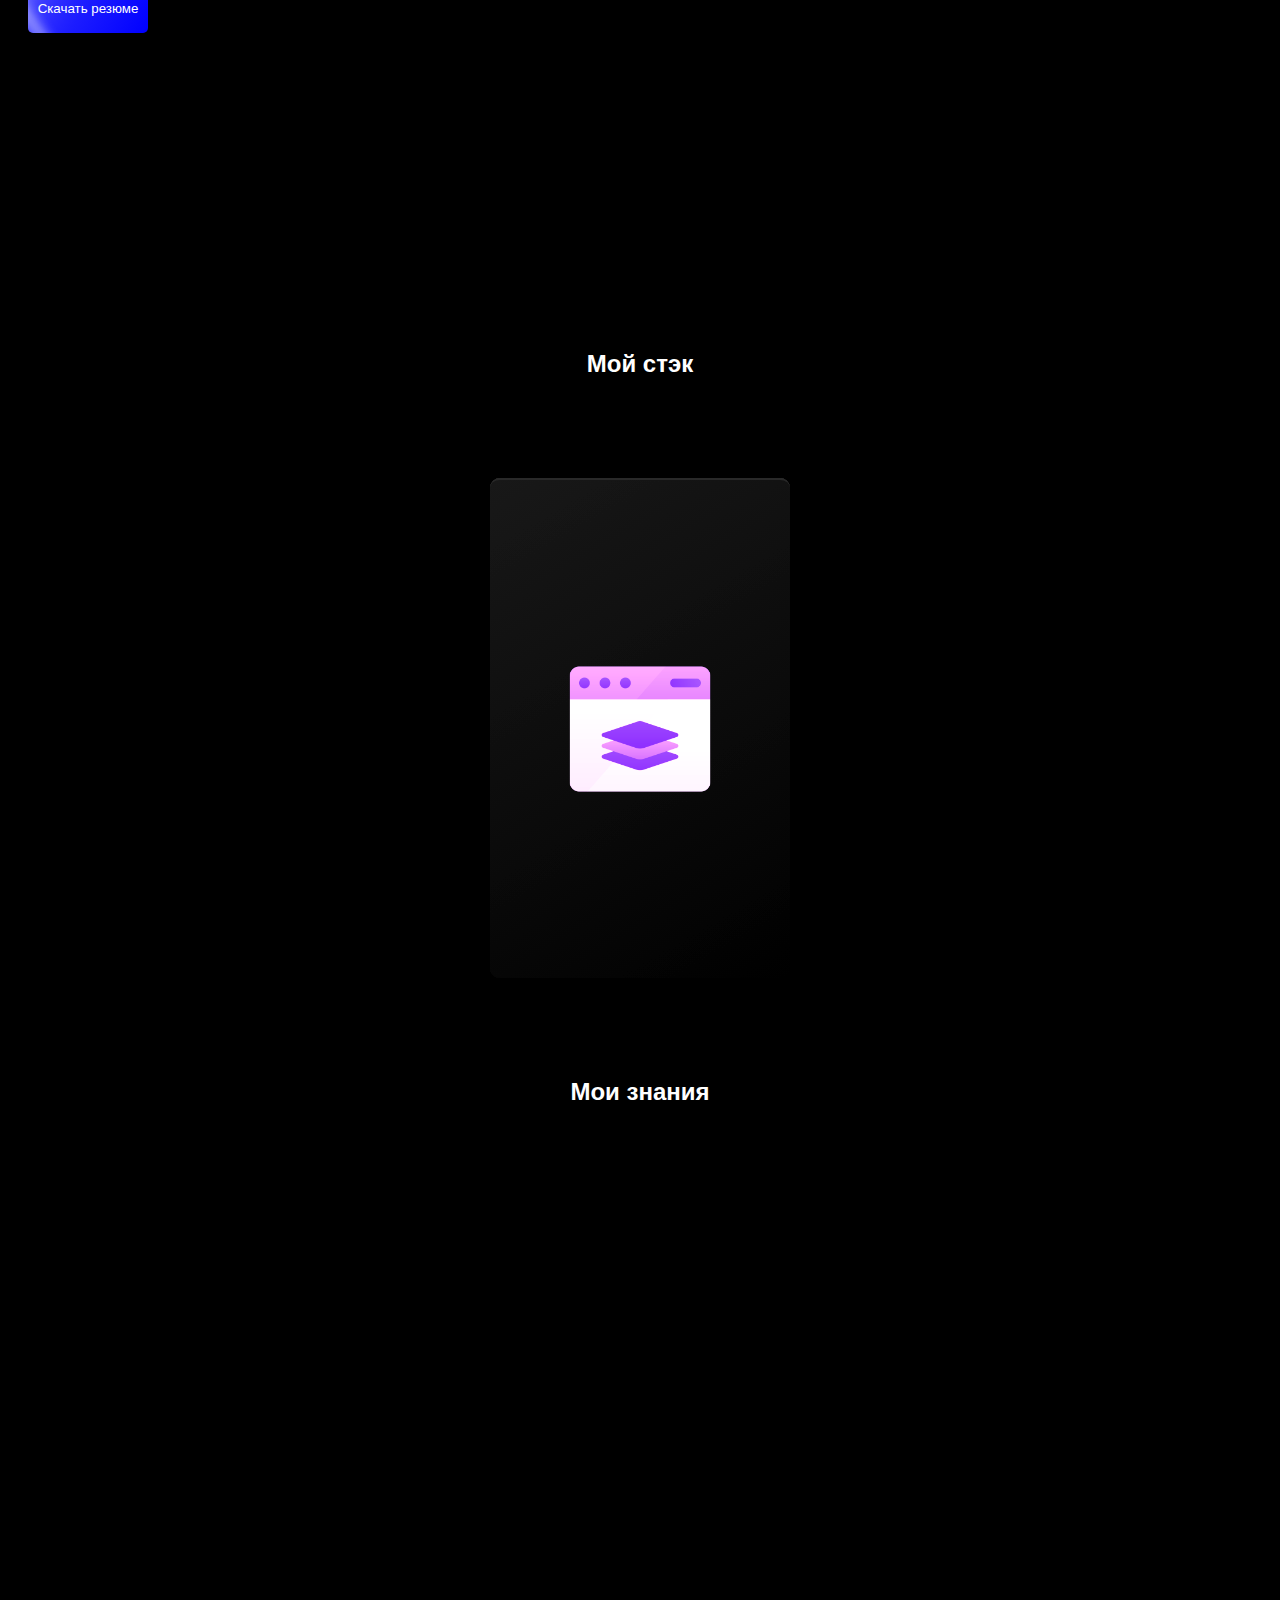
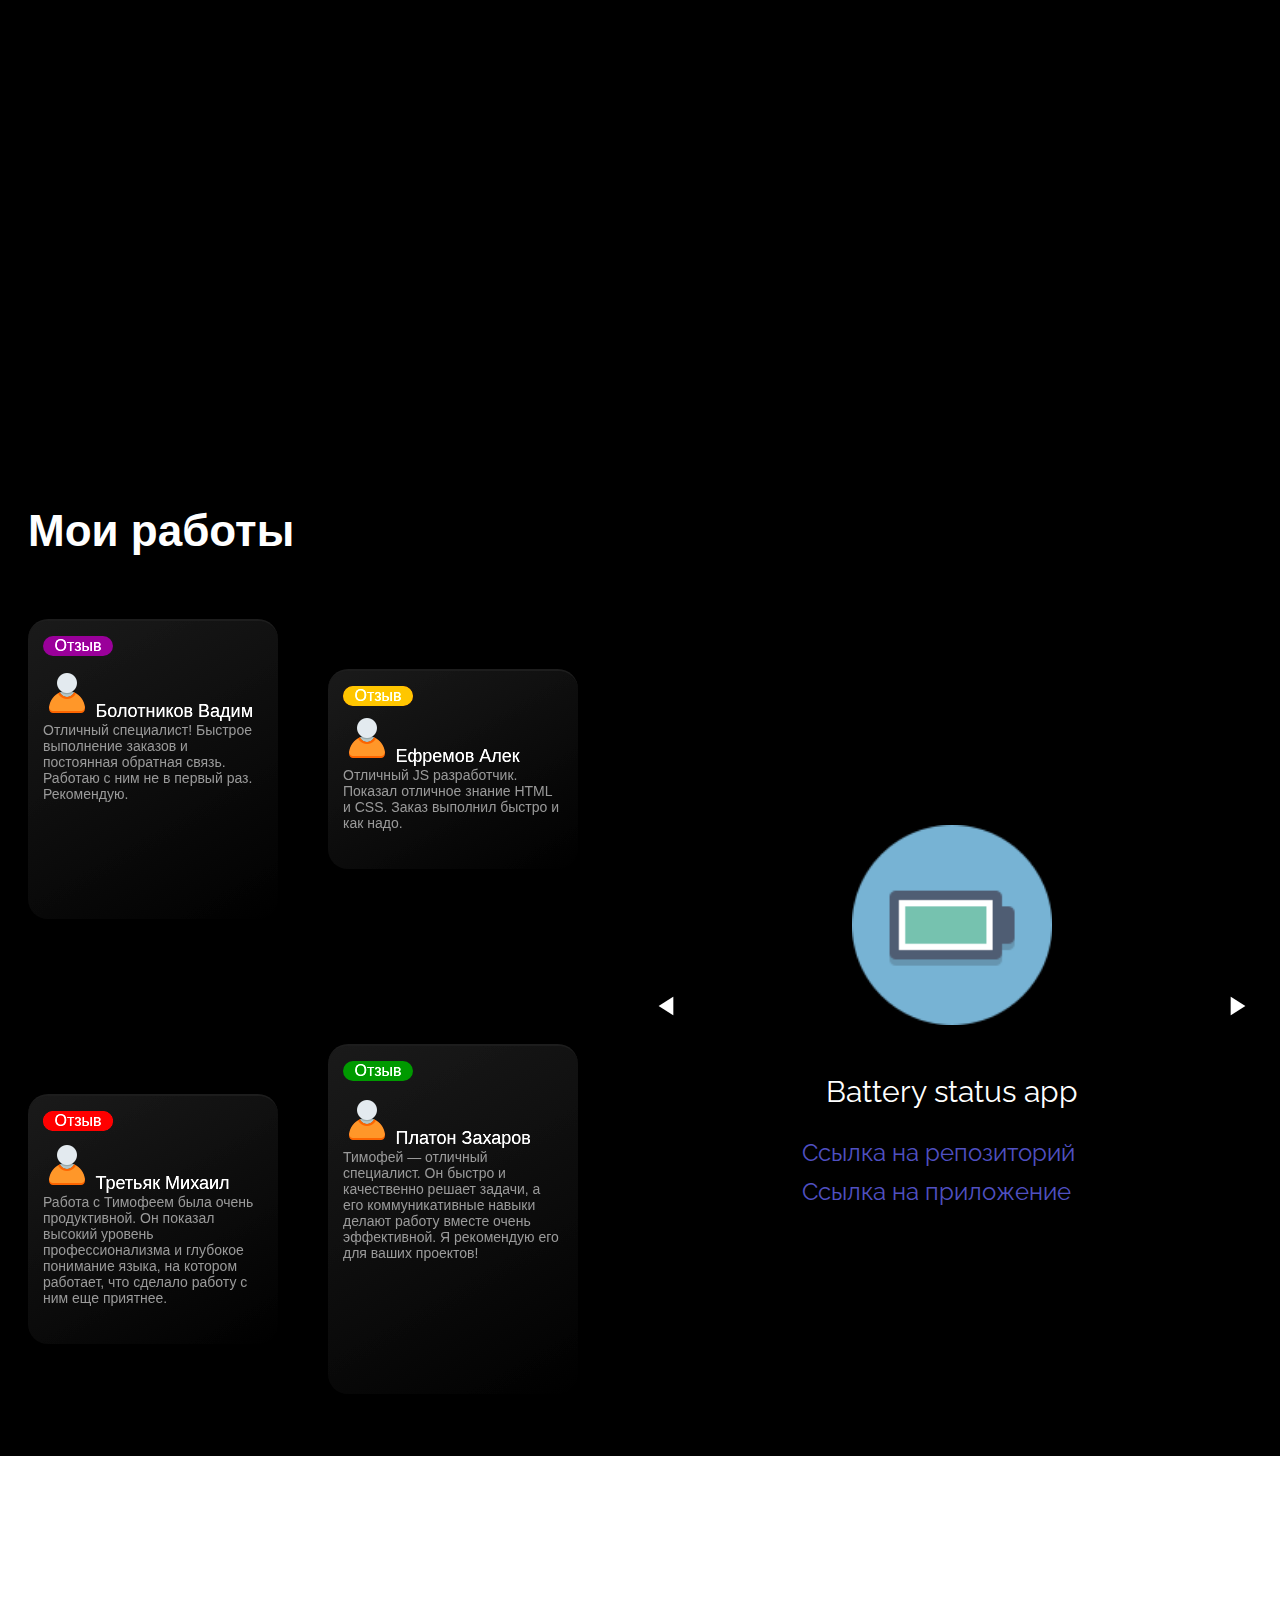
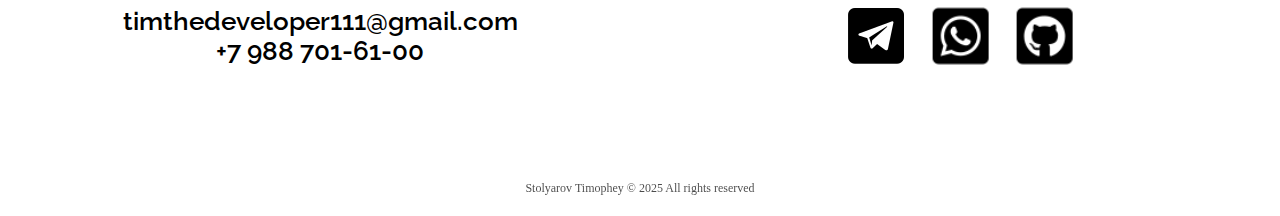
==== commit f9668511: "update" ====
--- a/index.html
+++ b/index.html
@@ -6,6 +6,7 @@
     <meta name="description" content=" Описание вашего приложения">
     <meta name="robots"      content="index , follow">
     <meta name="keywords"    content=""  >
+    <meta >
     <title>Timophey | Software Developer</title>
     <link rel="stylesheet" href="./style/global.css">
     <link rel="website icon" type="png" href="./image/favicon.png">
@@ -15,11 +16,19 @@
 <body>
     <div class="container">
         <header>
+            <div class="logo">
+                Timophey.
+            </div>
+
             <nav>
                 <a href="#main-bio">О нас   </a>
                 <a href="#main-case">Кейсы   </a>
                 <a href="#footer">Контакты</a>
             </nav>
+
+            <div class="github">
+                <img src="./image/icons/github-mark.png" alt="">
+            </div>
         </header>
 
     <main>
--- a/style/global.css
+++ b/style/global.css
@@ -1,5 +1,6 @@
     @import url('https://fonts.googleapis.com/css2?family=Raleway:ital,wght@1,100..900&display=swap');
     @import url('https://fonts.googleapis.com/css2?family=Inter:ital,opsz,wght@0,14..32,100..900;1,14..32,100..900&display=swap');
+
 
     :root{
         --main-color:blue;
@@ -51,8 +52,21 @@
         display: flex;
         width: 100%;
         height: 50px;
-        justify-content: center;
-        align-items: center;
+        justify-content: space-around;
+        align-items: center;
+    }
+    .logo{
+        font-size: 24px;
+        color: white;
+        font-weight: bold;
+        text-decoration: none;
+        font-family: var(--secondary-font);
+    }
+
+    .github{
+        & img{
+            width: 30px;
+        }
     }
     nav{
         display: flex;
